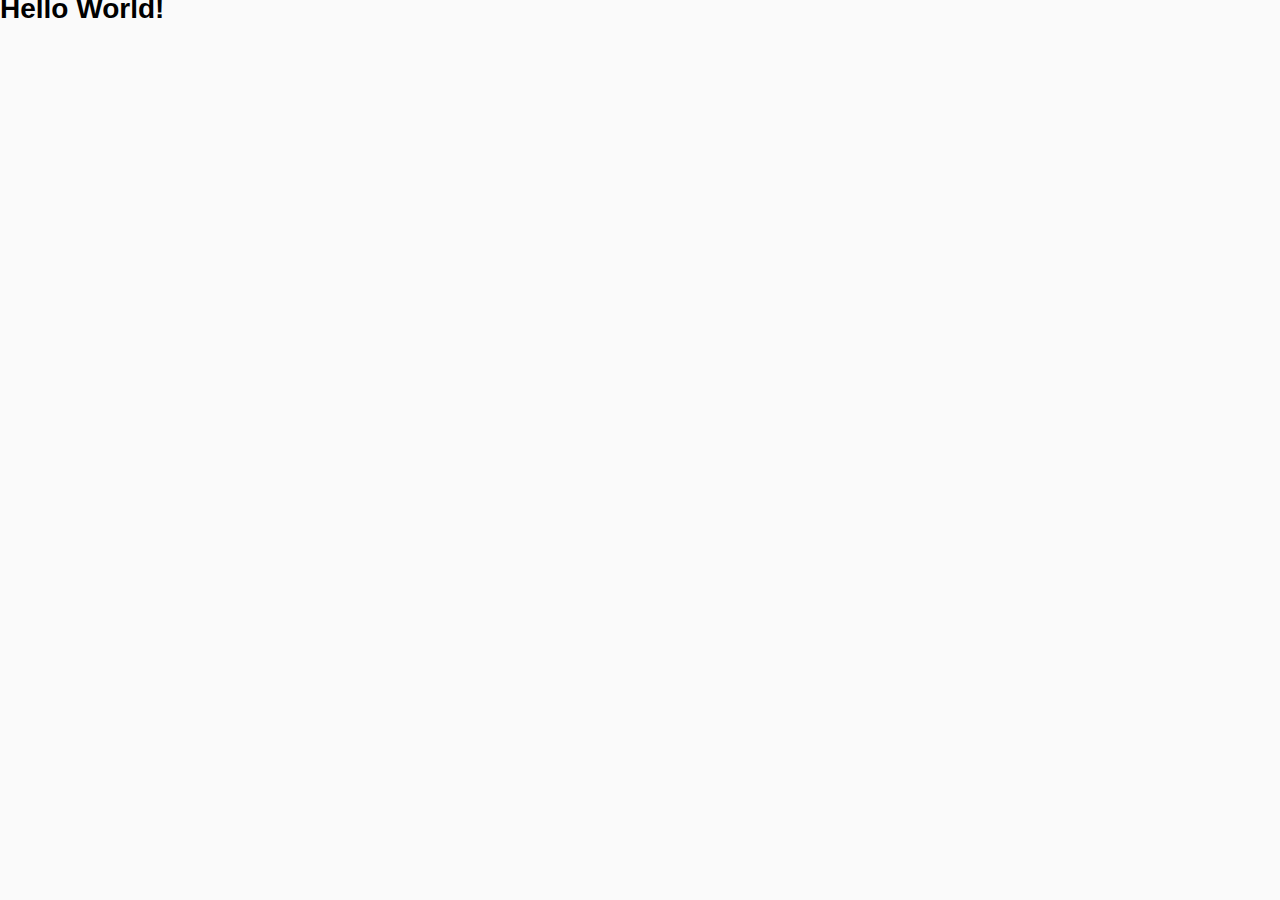
==== index.html @ 60e3f90d "initial configuration" ====
<!DOCTYPE html>
<html lang="pt-br">
  <head>
    <meta charset="UTF-8" />
    <meta name="viewport" content="width=device-width, initial-scale=1.0" />
    <title>Insta</title>
    <link rel="stylesheet" href="style.css" />
  </head>
  <body>
    <h1>Hello World!</h1>
  </body>
</html>
---- style.css ----
* {
  box-sizing: border-box;
  margin: 0;
  padding: 0;
}

a {
  color: #3c96ed;
  text-decoration: none;
}

body {
  background: #fafafa;
  height: 100%;
  width: 100%;
  font-family: Arial, Helvetica, sans-serif;
  font-size: 14px;
  line-height: 18px;
}
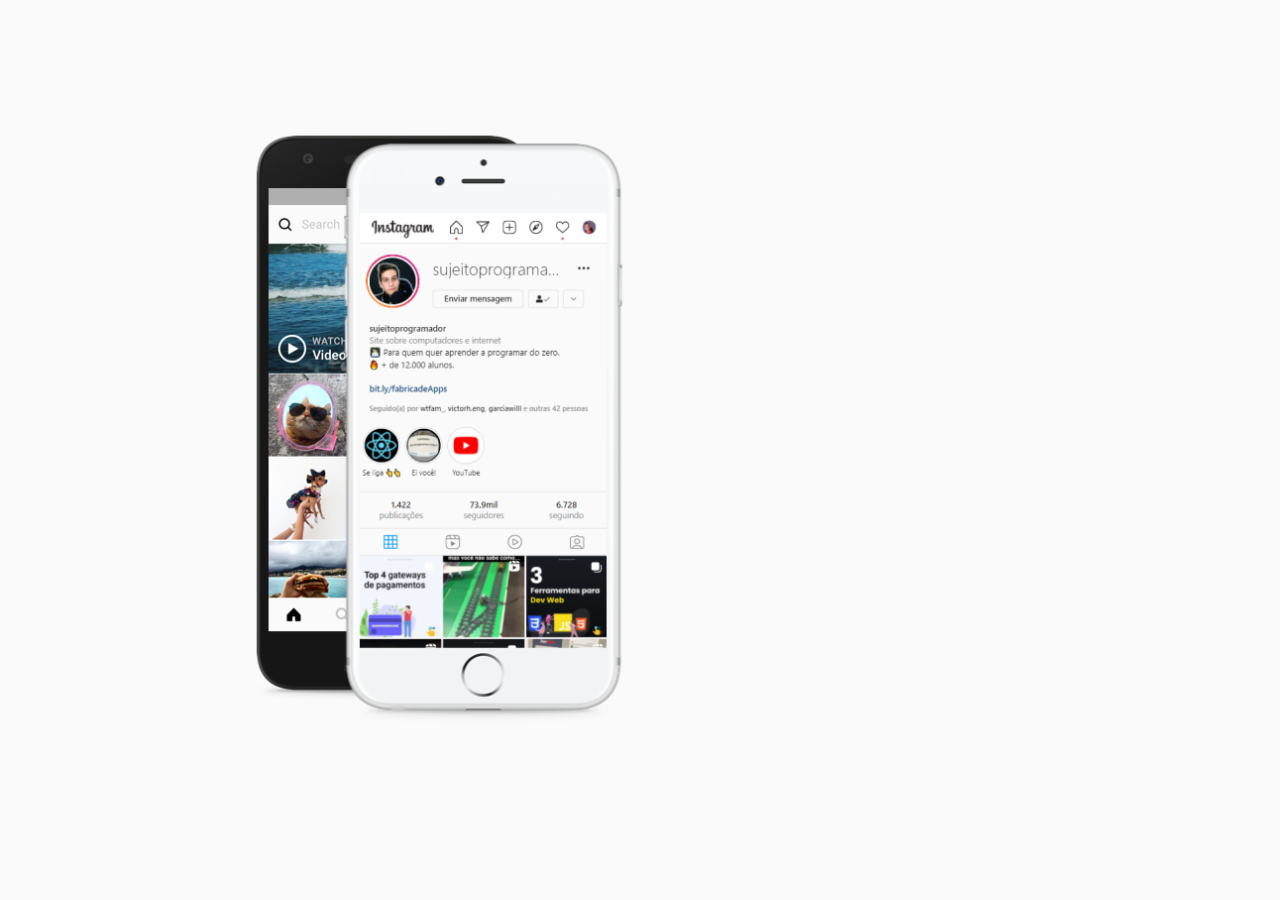
==== commit fb12d62b: "criando colunas" ====
--- a/index.html
+++ b/index.html
@@ -2,11 +2,26 @@
 <html lang="pt-br">
   <head>
     <meta charset="UTF-8" />
+    <meta http-equiv="X-UA-Compatible" content="IE=edge" />
     <meta name="viewport" content="width=device-width, initial-scale=1.0" />
-    <title>Insta</title>
     <link rel="stylesheet" href="style.css" />
+
+    <title>Sujeitogram - Sua rede social</title>
   </head>
   <body>
-    <h1>Hello World!</h1>
+    <div id="wrapper">
+      <!-- ARREA CONTAINER -->
+      <div id="container">
+        <!-- AREA ESQUERDA -->
+        <div class="column left">
+          <div class="main"></div>
+        </div>
+        <!-- FIM AREA ESQUERDA -->
+
+        <!-- AREA DIREITA -->
+        <div class="column right"></div>
+        <!-- FIM AREA DIREITA -->
+      </div>
+    </div>
   </body>
 </html>
--- a/style.css
+++ b/style.css
@@ -13,7 +13,39 @@
   background: #fafafa;
   height: 100%;
   width: 100%;
+  margin: 0;
+  padding: 0;
   font-family: Arial, Helvetica, sans-serif;
   font-size: 14px;
   line-height: 18px;
 }
+
+#wrapper {
+  height: 100vh;
+}
+
+#container {
+  margin: 0 auto;
+  min-height: 100%;
+  width: 800px;
+  display: flex;
+  align-items: center;
+}
+
+.column {
+  flex-grow: 1;
+  width: 50%;
+}
+
+.left {
+  background-image: url("./assets/main-foto.png");
+  background-size: 450px;
+  background-repeat: no-repeat;
+  background-position: center;
+  height: 600px;
+  margin-bottom: 50px;
+}
+
+.right {
+  padding-left: 20px;
+}
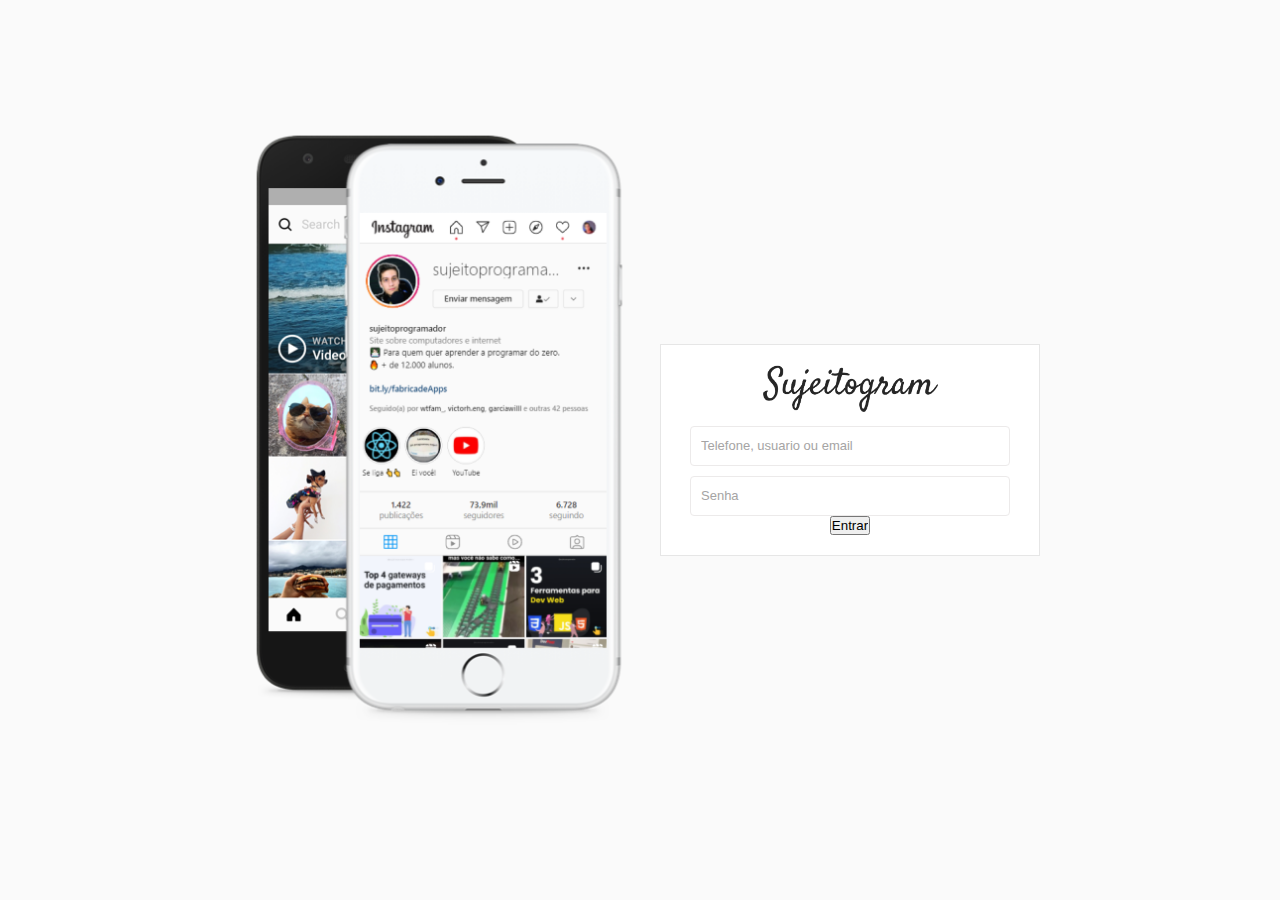
==== commit c66e4326: "criando a segunda coluna" ====
--- a/index.html
+++ b/index.html
@@ -1,27 +1,47 @@
 <!DOCTYPE html>
 <html lang="pt-br">
-  <head>
-    <meta charset="UTF-8" />
-    <meta http-equiv="X-UA-Compatible" content="IE=edge" />
-    <meta name="viewport" content="width=device-width, initial-scale=1.0" />
-    <link rel="stylesheet" href="style.css" />
+<head>
+  <meta charset="UTF-8">
+  <meta http-equiv="X-UA-Compatible" content="IE=edge">
+  <meta name="viewport" content="width=device-width, initial-scale=1.0">
+  <link rel="stylesheet" href="style.css" />
 
-    <title>Sujeitogram - Sua rede social</title>
-  </head>
-  <body>
-    <div id="wrapper">
-      <!-- ARREA CONTAINER -->
-      <div id="container">
-        <!-- AREA ESQUERDA -->
-        <div class="column left">
-          <div class="main"></div>
+  <title>Sujeitogram - Sua rede social</title>
+</head>
+<body>
+  
+  <div id="wrapper">
+    
+    <!-- ARREA CONTAINER -->
+    <div id="container">
+
+      <!-- AREA ESQUERDA -->
+      <div class="column left">
+        <div class="main"></div>
+      </div>
+      <!-- FIM AREA ESQUERDA -->
+
+      <!-- AREA DIREITA -->
+      <div class="column right">
+        <div class="login-panel">
+          <div class="logo">
+            <img class="logo-img" src="assets/logo.png" alt="Logo do Sujeitogram">
+          </div>
+          
+          <form>
+            <input placeholder="Telefone, usuario ou email" type="text" name="username"/>
+            <input placeholder="Senha" type="password" name="password" />
+
+            <input type="submit" value="Entrar" />
+          </form>
         </div>
-        <!-- FIM AREA ESQUERDA -->
 
-        <!-- AREA DIREITA -->
-        <div class="column right"></div>
-        <!-- FIM AREA DIREITA -->
       </div>
+      <!-- FIM AREA DIREITA -->
+
     </div>
-  </body>
-</html>
+
+  </div>
+
+</body>
+</html>--- a/style.css
+++ b/style.css
@@ -38,7 +38,7 @@
 }
 
 .left {
-  background-image: url("./assets/main-foto.png");
+  background-image: url("assets/main-foto.png");
   background-size: 450px;
   background-repeat: no-repeat;
   background-position: center;
@@ -49,3 +49,45 @@
 .right {
   padding-left: 20px;
 }
+
+.login-panel {
+  background-color: #fff;
+  border: 1px solid #e6e6e6;
+  text-align: center;
+  padding: 20px 0;
+}
+
+.logo-img {
+  width: 175px;
+}
+
+form {
+  display: flex;
+  flex-direction: column;
+  align-items: center;
+  justify-content: center;
+}
+
+input[type="password"],
+input[type="text"] {
+  background-color: #ffffff;
+  border: 1px solid rgb(236, 234, 234);
+  height: 40px;
+  border-radius: 4px;
+  margin-top: 10px;
+  padding: 10px;
+  font-size: 13px;
+  width: 320px;
+  color: #000000;
+}
+
+input[type="password"]::placeholder,
+input[type="text"]::placeholder {
+  color: rgb(165, 164, 164);
+}
+
+input[type="password"]:focus,
+input[type="text"]:focus {
+  outline: 0;
+  border: 1px solid #a1a1a1;
+}
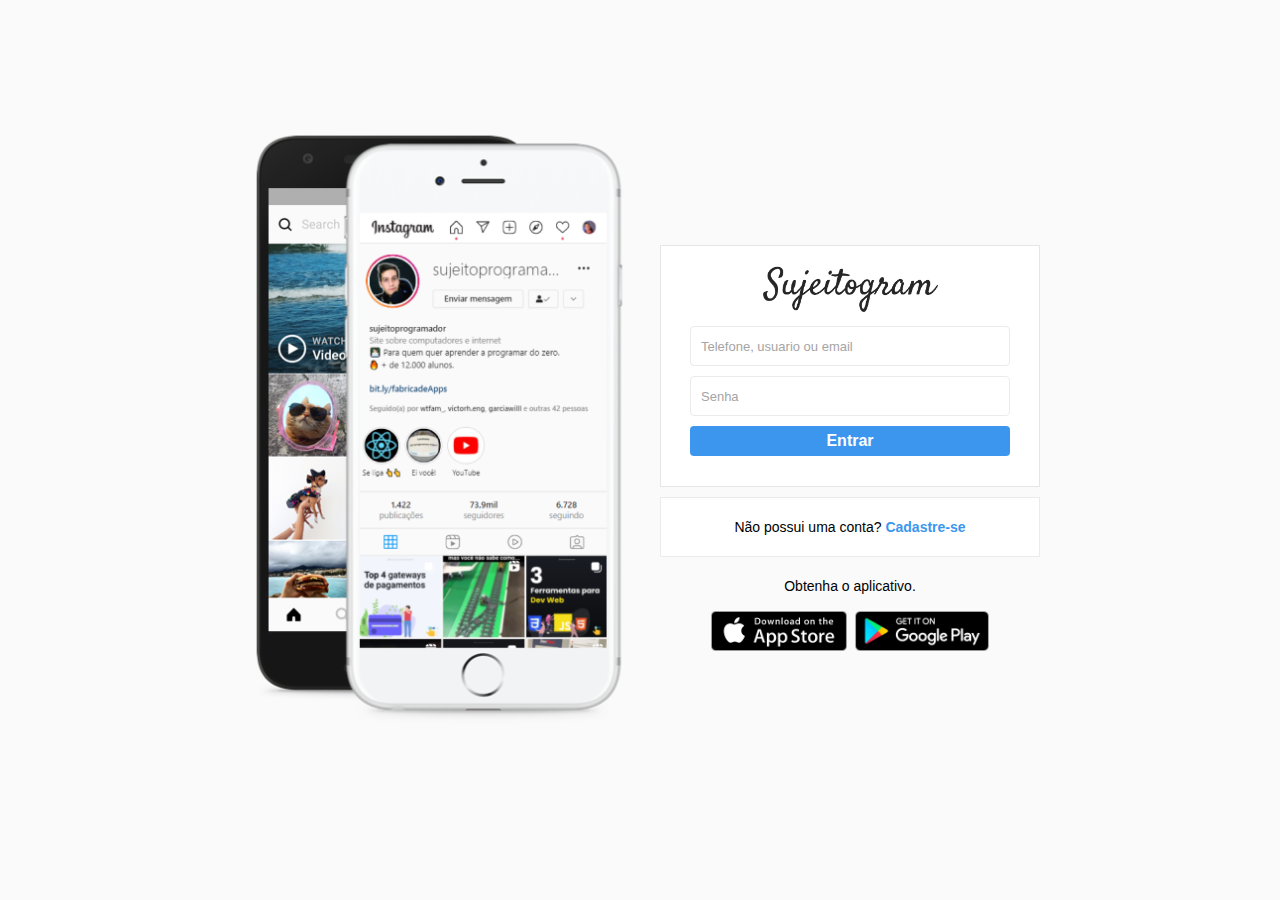
==== commit e19fa6ad: "botao acessar" ====
--- a/index.html
+++ b/index.html
@@ -1,47 +1,64 @@
 <!DOCTYPE html>
 <html lang="pt-br">
-<head>
-  <meta charset="UTF-8">
-  <meta http-equiv="X-UA-Compatible" content="IE=edge">
-  <meta name="viewport" content="width=device-width, initial-scale=1.0">
-  <link rel="stylesheet" href="style.css" />
+  <head>
+    <meta charset="UTF-8" />
+    <meta http-equiv="X-UA-Compatible" content="IE=edge" />
+    <meta name="viewport" content="width=device-width, initial-scale=1.0" />
+    <link rel="stylesheet" href="style.css" />
 
-  <title>Sujeitogram - Sua rede social</title>
-</head>
-<body>
-  
-  <div id="wrapper">
-    
-    <!-- ARREA CONTAINER -->
-    <div id="container">
+    <title>Sujeitogram - Sua rede social</title>
+  </head>
+  <body>
+    <div id="wrapper">
+      <!-- ARREA CONTAINER -->
+      <div id="container">
+        <!-- AREA ESQUERDA -->
+        <div class="column left">
+          <div class="main"></div>
+        </div>
+        <!-- FIM AREA ESQUERDA -->
 
-      <!-- AREA ESQUERDA -->
-      <div class="column left">
-        <div class="main"></div>
+        <!-- AREA DIREITA -->
+        <div class="column right">
+          <div class="login-panel">
+            <div class="logo">
+              <img
+                class="logo-img"
+                src="assets/logo.png"
+                alt="Logo do Sujeitogram"
+              />
+            </div>
+
+            <form>
+              <input
+                placeholder="Telefone, usuario ou email"
+                type="text"
+                name="username"
+              />
+              <input placeholder="Senha" type="password" name="password" />
+
+              <input type="submit" value="Entrar" />
+            </form>
+          </div>
+
+          <div class="infobox">
+            <p>Não possui uma conta? <a href="#">Cadastre-se</a></p>
+          </div>
+
+          <div class="get-app-panel">
+            Obtenha o aplicativo.
+            <div class="app-buttons">
+              <a href="#">
+                <img src="assets/appstore.png" alt="Baixe na AppStore" />
+              </a>
+              <a href="#">
+                <img src="assets/googleplay.png" alt="Baixe na Googleplay" />
+              </a>
+            </div>
+          </div>
+        </div>
+        <!-- FIM AREA DIREITA -->
       </div>
-      <!-- FIM AREA ESQUERDA -->
-
-      <!-- AREA DIREITA -->
-      <div class="column right">
-        <div class="login-panel">
-          <div class="logo">
-            <img class="logo-img" src="assets/logo.png" alt="Logo do Sujeitogram">
-          </div>
-          
-          <form>
-            <input placeholder="Telefone, usuario ou email" type="text" name="username"/>
-            <input placeholder="Senha" type="password" name="password" />
-
-            <input type="submit" value="Entrar" />
-          </form>
-        </div>
-
-      </div>
-      <!-- FIM AREA DIREITA -->
-
     </div>
-
-  </div>
-
-</body>
-</html>+  </body>
+</html>
--- a/style.css
+++ b/style.css
@@ -91,3 +91,51 @@
   outline: 0;
   border: 1px solid #a1a1a1;
 }
+
+input[type="submit"] {
+  width: 320px;
+  margin-top: 10px;
+  height: 30px;
+  border: 0;
+  background-color: #3c96ed;
+  border-radius: 4px;
+  color: #ffffff;
+  font-size: 16px;
+  font-weight: bold;
+  margin-bottom: 10px;
+  cursor: pointer;
+}
+
+.infobox {
+  background-color: #fff;
+  height: 60px;
+  border: 1px solid rgb(236, 234, 234);
+  margin: 10px auto 0;
+
+  display: flex;
+  justify-content: center;
+  align-items: center;
+}
+
+.infobox p {
+  user-select: none;
+}
+
+.infobox p a {
+  font-weight: bold;
+  user-select: none;
+}
+
+.get-app-panel {
+  margin-top: 20px;
+  text-align: center;
+}
+
+.app-buttons {
+  margin-top: 16px;
+}
+
+.app-buttons img {
+  height: 40px;
+  padding: 0 2px;
+}
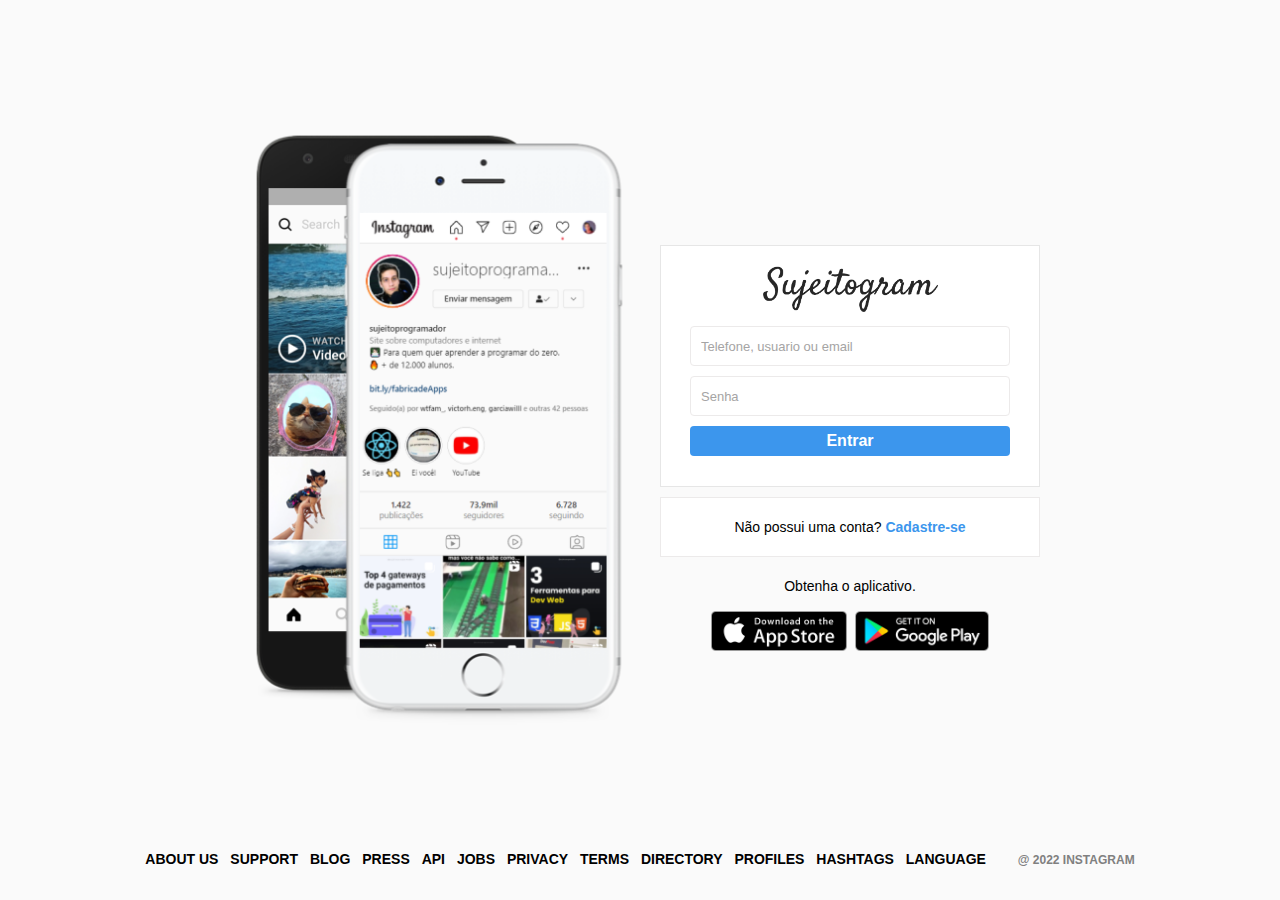
==== commit 6e138fad: "criando footer" ====
--- a/index.html
+++ b/index.html
@@ -59,6 +59,26 @@
         </div>
         <!-- FIM AREA DIREITA -->
       </div>
+      <!-- FIM AREA CONTAINER -->
+
+      <!-- RODAPE -->
+      <footer>
+        <div class="footer-inner">
+          <a href="#">About us</a>
+          <a href="#">Support</a>
+          <a href="#">Blog</a>
+          <a href="#">Press</a>
+          <a href="#">API</a>
+          <a href="#">Jobs</a>
+          <a href="#">Privacy</a>
+          <a href="#">Terms</a>
+          <a href="#">Directory</a>
+          <a href="#">Profiles</a>
+          <a href="#">Hashtags</a>
+          <a href="#">Language</a>
+          <div class="text-small">@ 2022 Instagram</div>
+        </div>
+      </footer>
     </div>
   </body>
 </html>
--- a/style.css
+++ b/style.css
@@ -139,3 +139,25 @@
   height: 40px;
   padding: 0 2px;
 }
+
+footer {
+  text-align: center;
+  height: 50px;
+  margin-top: -50px;
+}
+
+footer a {
+  color: #000;
+  text-transform: uppercase;
+  font-weight: bold;
+  margin-right: 8px;
+}
+
+.text-small {
+  font-size: 12px;
+  font-weight: bold;
+  color: grey;
+  text-transform: uppercase;
+  padding-left: 20px;
+  display: inline-block;
+}
